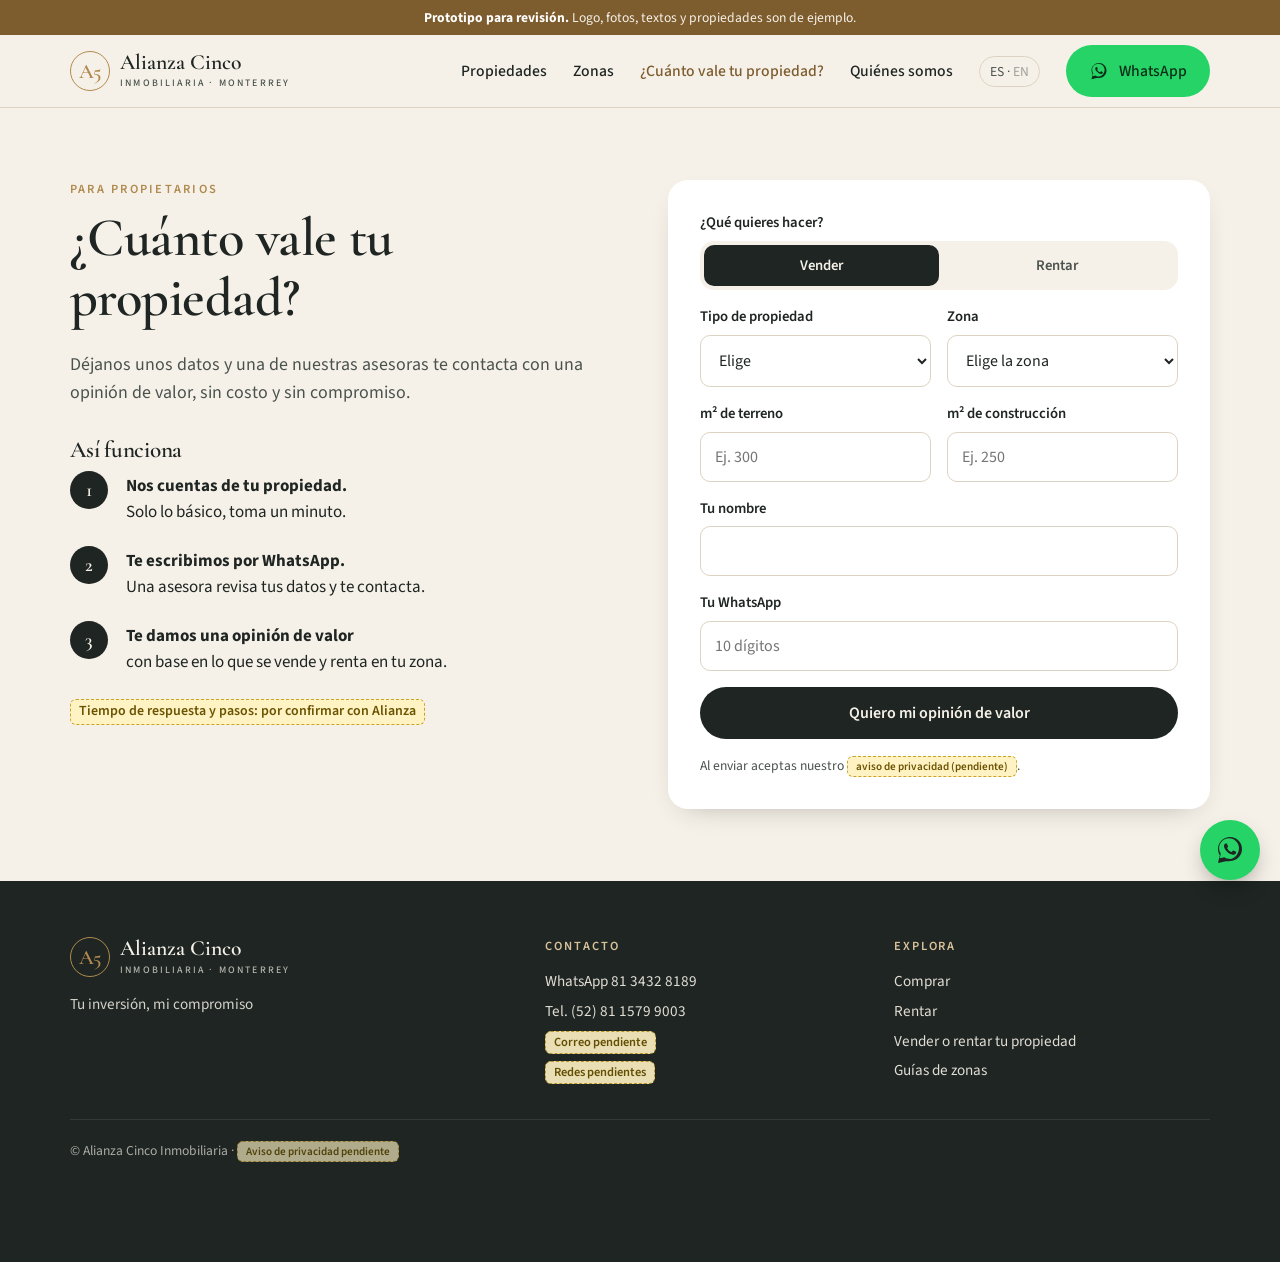
==== cuanto-vale.html @ a3d56cfe "Prototipo de la página de Alianza Cinco Versión previa para revisión: fotos, textos y propiedades so" ====
<!doctype html>
<html lang="es">
<head>
  <meta charset="utf-8">
  <meta name="viewport" content="width=device-width, initial-scale=1">
  <title>¿Cuánto vale tu propiedad? · Alianza Cinco (prototipo)</title>
  <meta name="robots" content="noindex">
  <link rel="preconnect" href="https://fonts.googleapis.com">
  <link rel="preconnect" href="https://fonts.gstatic.com" crossorigin>
  <link href="https://fonts.googleapis.com/css2?family=Cormorant+Garamond:ital,wght@0,500;0,600;1,500&family=Source+Sans+3:wght@400;500;600;700&display=swap" rel="stylesheet">
  <link rel="stylesheet" href="assets/styles.css">
</head>
<body data-pagina="cuanto-vale">
<main class="seccion">
  <div class="contenedor dos-columnas">
    <div>
      <span class="eyebrow">Para propietarios</span>
      <h1 style="font-size:clamp(2.3rem,5vw,3.4rem)">¿Cuánto vale tu propiedad?</h1>
      <p style="font-size:1.12rem;color:var(--tinta-2)">Déjanos unos datos y una de nuestras asesoras te contacta con una opinión de valor, sin costo y sin compromiso.</p>
      <h3 style="margin-top:32px">Así funciona</h3>
      <ol class="pasos">
        <li><strong>Nos cuentas de tu propiedad.</strong><br>Solo lo básico, toma un minuto.</li>
        <li><strong>Te escribimos por WhatsApp.</strong><br>Una asesora revisa tus datos y te contacta.</li>
        <li><strong>Te damos una opinión de valor</strong><br>con base en lo que se vende y renta en tu zona.</li>
      </ol>
      <p><span class="pendiente">Tiempo de respuesta y pasos: por confirmar con Alianza</span></p>
    </div>

    <div class="caja-blanca">
      <form class="formulario" id="form-valor">
        <div>
          <label>¿Qué quieres hacer?</label>
          <div class="pildoras" style="display:flex">
            <input type="radio" name="quiere" id="q-vender" value="vender" checked><label for="q-vender" style="flex:1;text-align:center;margin:0">Vender</label>
            <input type="radio" name="quiere" id="q-rentar" value="rentar"><label for="q-rentar" style="flex:1;text-align:center;margin:0">Rentar</label>
          </div>
        </div>
        <div class="doble">
          <div><label for="cv-tipo">Tipo de propiedad</label>
            <select id="cv-tipo" required><option value="">Elige</option><option>Casa</option><option>Departamento</option><option>Terreno</option><option>Quinta</option><option>Oficina o local</option></select></div>
          <div><label for="cv-zona">Zona</label><select id="cv-zona" required></select></div>
        </div>
        <div class="doble">
          <div><label for="cv-terreno">m² de terreno</label><input id="cv-terreno" inputmode="numeric" placeholder="Ej. 300"></div>
          <div><label for="cv-const">m² de construcción</label><input id="cv-const" inputmode="numeric" placeholder="Ej. 250"></div>
        </div>
        <div><label for="cv-nombre">Tu nombre</label><input id="cv-nombre" required autocomplete="name"></div>
        <div><label for="cv-wa">Tu WhatsApp</label><input id="cv-wa" required inputmode="tel" autocomplete="tel" placeholder="10 dígitos"></div>
        <button class="btn btn--tinta btn--bloque" type="submit">Quiero mi opinión de valor</button>
        <p style="font-size:.85rem;color:var(--tinta-2);margin:0">Al enviar aceptas nuestro <span class="pendiente">aviso de privacidad (pendiente)</span>.</p>
      </form>
      <div class="confirmacion" id="confirmacion">
        <h3>¡Gracias! Te escribimos pronto</h3>
        <p style="margin:0">En el prototipo no se envía nada. En la versión final estos datos llegan al sistema como
          propietario interesado y Alianza recibe el aviso al momento.</p>
      </div>
    </div>
  </div>
</main>
<script src="assets/data.js"></script>
<script src="assets/app.js"></script>
</body>
</html>
---- assets/styles.css ----
/* Prototipo Alianza Cinco — colores tomados de las presentaciones (por confirmar con la marca real) */
:root {
  --hueso: #F6F1E8;
  --hueso-2: #EDE5D6;
  --tinta: #1E2522;
  --tinta-2: #4A524E;
  --dorado: #B08A4E;
  --dorado-claro: #D9C29A;
  --cafe: #7D5C2E;
  --blanco: #FFFFFF;
  --linea: #DDD3C2;
  --wa: #25D366;
  --wa-osc: #128C4A;
  --radio: 14px;
  --sombra: 0 10px 30px -18px rgba(30, 37, 34, .45);
  --ancho: 1180px;
  --serif: "Cormorant Garamond", Georgia, serif;
  --sans: "Source Sans 3", system-ui, -apple-system, "Segoe UI", sans-serif;
}

* { box-sizing: border-box; }
html { scroll-behavior: smooth; }
body {
  margin: 0;
  background: var(--hueso);
  color: var(--tinta);
  font-family: var(--sans);
  font-size: 17px;
  line-height: 1.55;
  -webkit-font-smoothing: antialiased;
}
img { max-width: 100%; display: block; }
a { color: inherit; }
h1, h2, h3 { font-family: var(--serif); font-weight: 600; line-height: 1.1; margin: 0 0 .4em; letter-spacing: -.01em; }
h1 { font-size: clamp(2.4rem, 6vw, 4.2rem); }
h2 { font-size: clamp(1.9rem, 4vw, 2.7rem); }
h3 { font-size: 1.45rem; }
p { margin: 0 0 1em; }

.contenedor { width: 100%; max-width: var(--ancho); margin: 0 auto; padding: 0 20px; }
.seccion { padding: 72px 0; }
.seccion--clara { background: var(--blanco); }
.seccion--tinta { background: var(--tinta); color: var(--hueso); }
.eyebrow {
  font-size: .78rem; letter-spacing: .18em; text-transform: uppercase;
  color: var(--dorado); font-weight: 600; margin-bottom: .8em; display: block;
}
.encabezado-seccion { display: flex; justify-content: space-between; align-items: end; gap: 20px; margin-bottom: 32px; flex-wrap: wrap; }
.encabezado-seccion p { color: var(--tinta-2); max-width: 520px; margin: 0; }

/* Aviso de prototipo */
.aviso-prototipo {
  background: var(--cafe); color: var(--hueso); text-align: center;
  font-size: .85rem; padding: 7px 16px;
}
.aviso-prototipo strong { color: #fff; }

/* Pendiente: marca de dato que falta */
.pendiente {
  display: inline-block; background: #FFF3C4; color: #6B5300; border: 1px dashed #C9A227;
  border-radius: 6px; padding: 1px 8px; font-size: .82em; font-family: var(--sans); font-weight: 600;
}

/* Botones */
.btn {
  display: inline-flex; align-items: center; justify-content: center; gap: 10px;
  padding: 14px 22px; border-radius: 999px; border: 1px solid transparent;
  font: 600 1rem var(--sans); text-decoration: none; cursor: pointer;
  transition: transform .15s ease, background .15s ease;
}
.btn:hover { transform: translateY(-1px); }
.btn--tinta { background: var(--tinta); color: var(--hueso); }
.btn--dorado { background: var(--dorado); color: #fff; }
.btn--borde { border-color: var(--tinta); color: var(--tinta); background: transparent; }
.btn--borde-claro { border-color: var(--hueso); color: var(--hueso); background: transparent; }
.btn--wa { background: var(--wa); color: #0B2E19; }
.btn--wa:hover { background: #2fe072; }
.btn--bloque { width: 100%; }
.btn svg { width: 20px; height: 20px; flex: none; }

/* Encabezado */
.cabecera {
  position: sticky; top: 0; z-index: 1000;
  background: rgba(246, 241, 232, .94); backdrop-filter: blur(8px);
  border-bottom: 1px solid var(--linea);
}
.cabecera .contenedor { display: flex; align-items: center; justify-content: space-between; height: 72px; gap: 16px; }
.logo { display: flex; align-items: center; gap: 10px; text-decoration: none; }
.logo-marca {
  width: 40px; height: 40px; border-radius: 50%; border: 1.5px solid var(--dorado);
  display: grid; place-items: center; font: 600 1.3rem var(--serif); color: var(--dorado);
}
.logo-texto { font: 600 1.35rem var(--serif); line-height: 1; }
.logo-texto small { display: block; font: 500 .62rem var(--sans); letter-spacing: .22em; text-transform: uppercase; color: var(--tinta-2); margin-top: 3px; }
.menu { display: flex; gap: 26px; align-items: center; }
.menu a { text-decoration: none; font-weight: 500; font-size: .98rem; }
.menu a:hover, .menu a[aria-current="page"] { color: var(--cafe); }
.idioma { font-size: .85rem; border: 1px solid var(--linea); border-radius: 999px; padding: 4px 10px; color: var(--tinta-2); }
.boton-menu { display: none; background: none; border: 0; padding: 8px; cursor: pointer; }
.boton-menu span { display: block; width: 24px; height: 2px; background: var(--tinta); margin: 5px 0; }

@media (max-width: 900px) {
  .boton-menu { display: block; }
  .menu {
    position: fixed; inset: 72px 0 auto 0; background: var(--hueso); flex-direction: column; align-items: stretch;
    gap: 0; padding: 8px 20px 20px; border-bottom: 1px solid var(--linea); display: none;
  }
  .menu.abierto { display: flex; }
  .menu a { padding: 14px 0; border-bottom: 1px solid var(--linea); font-size: 1.1rem; }
  .menu .btn { margin-top: 14px; }
  .menu .idioma { align-self: start; margin-top: 14px; }
}

/* Portada */
.hero { position: relative; color: var(--hueso); background: var(--tinta); overflow: hidden; }
.hero-fondo { position: absolute; inset: 0; }
.hero-fondo svg { width: 100%; height: 100%; }
.hero .contenedor { position: relative; padding-top: 96px; padding-bottom: 64px; }
.hero h1 { max-width: 760px; }
.hero h1 em { font-style: italic; color: var(--dorado-claro); }
.hero-sub { font-size: 1.15rem; max-width: 560px; opacity: .9; margin-bottom: 36px; }
.foto-pendiente-tag {
  position: absolute; right: 16px; bottom: 14px; font-size: .75rem; opacity: .75;
  border: 1px dashed currentColor; border-radius: 6px; padding: 3px 8px;
}

.buscador {
  background: var(--blanco); color: var(--tinta); border-radius: 20px; padding: 10px;
  display: grid; grid-template-columns: auto 1fr 1fr 1fr auto; gap: 6px; box-shadow: var(--sombra); max-width: 980px;
}
.buscador .campo { padding: 8px 14px; border-right: 1px solid var(--linea); display: flex; flex-direction: column; }
.buscador .campo:nth-last-child(2) { border-right: 0; }
.buscador label { font-size: .72rem; text-transform: uppercase; letter-spacing: .12em; color: var(--tinta-2); font-weight: 600; }
.buscador select { border: 0; background: transparent; font: 500 1.02rem var(--sans); color: var(--tinta); padding: 4px 0; outline: none; width: 100%; }
.pildoras { display: flex; background: var(--hueso); border-radius: 14px; padding: 4px; align-self: center; }
.pildoras input { position: absolute; opacity: 0; pointer-events: none; }
.pildoras label {
  padding: 10px 16px; border-radius: 10px; cursor: pointer; font: 600 .95rem var(--sans);
  text-transform: none; letter-spacing: 0; color: var(--tinta-2);
}
.pildoras input:checked + label { background: var(--tinta); color: var(--hueso); }
.buscador .btn { border-radius: 14px; }

@media (max-width: 900px) {
  .buscador { grid-template-columns: 1fr 1fr; padding: 12px; }
  .buscador .pildoras { grid-column: 1 / -1; }
  .pildoras label { flex: 1; text-align: center; }
  .buscador .campo { border-right: 0; border-bottom: 1px solid var(--linea); }
  .buscador .campo:nth-child(4) { grid-column: 1 / -1; }
  .buscador .btn { grid-column: 1 / -1; margin-top: 6px; }
  .hero .contenedor { padding-top: 56px; }
}

/* Tarjetas de propiedad */
.rejilla { display: grid; grid-template-columns: repeat(auto-fill, minmax(300px, 1fr)); gap: 26px; }
.tarjeta {
  background: var(--blanco); border-radius: var(--radio); overflow: hidden; text-decoration: none;
  box-shadow: var(--sombra); display: flex; flex-direction: column; transition: transform .2s ease;
}
.tarjeta:hover { transform: translateY(-3px); }
.tarjeta-foto { position: relative; aspect-ratio: 4 / 3; }
.tarjeta-foto .etiqueta {
  position: absolute; top: 12px; left: 12px; background: var(--hueso); color: var(--tinta);
  font-size: .75rem; font-weight: 700; padding: 4px 10px; border-radius: 999px; letter-spacing: .04em; text-transform: uppercase;
}
.tarjeta-cuerpo { padding: 18px 20px 20px; display: flex; flex-direction: column; gap: 6px; flex: 1; }
.tarjeta-precio { font: 600 1.6rem var(--serif); }
.tarjeta-precio small { font: 500 .85rem var(--sans); color: var(--tinta-2); }
.tarjeta-titulo { font-weight: 600; }
.tarjeta-zona { color: var(--tinta-2); font-size: .95rem; }
.tarjeta-datos { display: flex; gap: 14px; flex-wrap: wrap; color: var(--tinta-2); font-size: .9rem; margin-top: auto; padding-top: 12px; border-top: 1px solid var(--linea); }
.tarjeta-clave { font-size: .78rem; color: var(--dorado); font-weight: 700; letter-spacing: .06em; }

/* Imagen de relleno (sustituye fotos reales) */
.foto-relleno {
  width: 100%; height: 100%; display: grid; place-items: center; position: relative; overflow: hidden;
  color: rgba(255, 255, 255, .85);
}
.foto-relleno svg.silueta { position: absolute; inset: auto 0 0 0; width: 100%; height: 55%; }
.foto-relleno .leyenda {
  position: absolute; bottom: 10px; left: 10px; font-size: .7rem; letter-spacing: .06em;
  background: rgba(0, 0, 0, .28); padding: 2px 8px; border-radius: 6px;
}
.tono-1 { background: linear-gradient(160deg, #C9B18A, #7D5C2E); }
.tono-2 { background: linear-gradient(160deg, #A9B4A6, #3E4B44); }
.tono-3 { background: linear-gradient(160deg, #D8C7AE, #9C7A4C); }
.tono-4 { background: linear-gradient(160deg, #8FA0A8, #2F3C42); }
.tono-5 { background: linear-gradient(160deg, #CBB79B, #5F5A48); }
.tono-6 { background: linear-gradient(160deg, #B7A58C, #4B3B27); }

/* Zonas */
.zonas { display: grid; grid-template-columns: repeat(auto-fill, minmax(240px, 1fr)); gap: 18px; }
.zona-tarjeta {
  position: relative; aspect-ratio: 4 / 5; border-radius: var(--radio); overflow: hidden; text-decoration: none; color: #fff;
  display: flex; align-items: end;
}
.zona-tarjeta .foto-relleno { position: absolute; inset: 0; }
.zona-tarjeta::after { content: ""; position: absolute; inset: 0; background: linear-gradient(transparent 40%, rgba(20, 25, 23, .78)); }
.zona-tarjeta div.texto { position: relative; z-index: 1; padding: 20px; }
.zona-tarjeta h3 { margin: 0; font-size: 1.7rem; }
.zona-tarjeta span { font-size: .9rem; opacity: .9; }

/* Bloque vender */
.vender { display: grid; grid-template-columns: 1.1fr 1fr; gap: 48px; align-items: center; }
.vender ul { list-style: none; padding: 0; margin: 0 0 28px; }
.vender li { padding: 10px 0 10px 34px; position: relative; border-bottom: 1px solid rgba(246, 241, 232, .15); }
.vender li::before { content: "✓"; position: absolute; left: 0; color: var(--dorado-claro); font-weight: 700; }
.vender-tarjeta { background: var(--hueso); color: var(--tinta); border-radius: 20px; padding: 32px; }
@media (max-width: 900px) { .vender { grid-template-columns: 1fr; gap: 32px; } }

/* Equipo */
.equipo { display: grid; grid-template-columns: repeat(auto-fit, minmax(260px, 1fr)); gap: 28px; }
.asesora { display: flex; gap: 20px; align-items: center; background: var(--hueso); border-radius: var(--radio); padding: 20px; }
.asesora-foto {
  width: 104px; height: 104px; border-radius: 50%; flex: none; display: grid; place-items: center;
  background: var(--hueso-2); border: 2px dashed var(--dorado); color: var(--cafe); font-size: .72rem; text-align: center; line-height: 1.2;
}
.asesora h3 { margin-bottom: 2px; }
.asesora p { margin: 0; color: var(--tinta-2); font-size: .95rem; }

/* Reseñas */
.resenas { display: grid; grid-template-columns: repeat(auto-fit, minmax(260px, 1fr)); gap: 20px; }
.resena { border: 1px dashed var(--dorado); border-radius: var(--radio); padding: 24px; color: var(--tinta-2); }
.resena .estrellas { color: var(--dorado); letter-spacing: 3px; margin-bottom: 8px; }

/* Pie */
.pie { background: var(--tinta); color: var(--hueso); padding: 56px 0 100px; font-size: .95rem; }
.pie .contenedor { display: grid; grid-template-columns: 1.4fr 1fr 1fr; gap: 32px; }
.pie h4 { font: 600 .78rem var(--sans); letter-spacing: .16em; text-transform: uppercase; color: var(--dorado-claro); margin: 0 0 12px; }
.pie a { text-decoration: none; display: block; padding: 3px 0; opacity: .9; }
.pie .logo-texto small { color: rgba(246, 241, 232, .7); }
.pie-legal { grid-column: 1 / -1; border-top: 1px solid rgba(246, 241, 232, .15); padding-top: 20px; opacity: .65; font-size: .85rem; }
@media (max-width: 760px) { .pie .contenedor { grid-template-columns: 1fr; } }

/* WhatsApp flotante */
.wa-flotante {
  position: fixed; right: 20px; bottom: 20px; z-index: 1001; width: 60px; height: 60px; border-radius: 50%;
  background: var(--wa); display: grid; place-items: center; box-shadow: 0 10px 24px -8px rgba(0, 0, 0, .45);
}
.wa-flotante svg { width: 32px; height: 32px; fill: #fff; }

/* Listado */
.pagina-titulo { padding: 48px 0 24px; }
.listado { display: grid; grid-template-columns: 280px 1fr; gap: 32px; padding-bottom: 72px; }
.filtros { background: var(--blanco); border-radius: var(--radio); padding: 22px; align-self: start; position: sticky; top: 92px; z-index: 5; box-shadow: var(--sombra); }
.filtros h3 { font-size: 1.3rem; }
.filtros label { display: block; font-size: .78rem; letter-spacing: .1em; text-transform: uppercase; font-weight: 600; color: var(--tinta-2); margin: 16px 0 6px; }
.filtros select { width: 100%; padding: 10px 12px; border-radius: 10px; border: 1px solid var(--linea); background: var(--hueso); font: 500 1rem var(--sans); color: var(--tinta); }
.filtros .pildoras { display: flex; }
.filtros .pildoras label { margin: 0; flex: 1; text-align: center; font-size: .95rem; letter-spacing: 0; text-transform: none; }
.barra-listado { display: flex; justify-content: space-between; align-items: center; margin-bottom: 18px; gap: 12px; flex-wrap: wrap; }
.vista { display: flex; background: var(--blanco); border-radius: 999px; padding: 4px; }
.vista button { border: 0; background: none; padding: 8px 16px; border-radius: 999px; font: 600 .9rem var(--sans); cursor: pointer; color: var(--tinta-2); }
.vista button.activo { background: var(--tinta); color: var(--hueso); }
#mapa-listado { height: 560px; border-radius: var(--radio); overflow: hidden; display: none; }
.vacio { background: var(--blanco); border-radius: var(--radio); padding: 40px; text-align: center; color: var(--tinta-2); }
.boton-filtros { display: none; }
@media (max-width: 900px) {
  .listado { grid-template-columns: 1fr; }
  .filtros { position: static; display: none; }
  .filtros.abierto { display: block; }
  .boton-filtros { display: inline-flex; }
}

/* Ficha */
.migas { font-size: .9rem; color: var(--tinta-2); padding: 20px 0; }
.migas a { text-decoration: none; }
.ficha { display: grid; grid-template-columns: 1fr 380px; gap: 40px; padding-bottom: 72px; }
.galeria { position: relative; border-radius: var(--radio); overflow: hidden; aspect-ratio: 16 / 10; background: var(--tinta); }
.galeria-pista { display: flex; height: 100%; overflow-x: auto; scroll-snap-type: x mandatory; scrollbar-width: none; }
.galeria-pista::-webkit-scrollbar { display: none; }
.galeria-pista > div { flex: 0 0 100%; scroll-snap-align: start; height: 100%; }
.galeria-flecha {
  position: absolute; top: 50%; transform: translateY(-50%); width: 44px; height: 44px; border-radius: 50%; border: 0;
  background: rgba(255, 255, 255, .92); cursor: pointer; font-size: 1.4rem; display: grid; place-items: center;
}
.galeria-flecha.izq { left: 14px; } .galeria-flecha.der { right: 14px; }
.galeria-contador { position: absolute; right: 14px; bottom: 14px; background: rgba(0, 0, 0, .55); color: #fff; padding: 4px 12px; border-radius: 999px; font-size: .85rem; }
.miniaturas { display: flex; gap: 8px; margin-top: 10px; overflow-x: auto; }
.miniaturas button { flex: 0 0 84px; height: 62px; border-radius: 8px; overflow: hidden; border: 2px solid transparent; padding: 0; cursor: pointer; }
.miniaturas button.activa { border-color: var(--tinta); }
.ficha h1 { font-size: clamp(2rem, 4vw, 2.8rem); margin-top: 24px; }
.ficha-zona { color: var(--tinta-2); margin-bottom: 20px; }
.datos-clave { display: grid; grid-template-columns: repeat(auto-fill, minmax(130px, 1fr)); gap: 10px; margin: 24px 0 32px; }
.datos-clave div { background: var(--blanco); padding: 16px; border-radius: 12px; border: 1px solid var(--linea); }
.datos-clave span { display: block; font-size: .78rem; text-transform: uppercase; letter-spacing: .1em; color: var(--tinta-2); }
.datos-clave strong { font: 600 1.5rem var(--serif); }
.amenidades { display: flex; flex-wrap: wrap; gap: 8px; list-style: none; padding: 0; }
.amenidades li { background: var(--blanco); border: 1px solid var(--linea); border-radius: 999px; padding: 6px 14px; font-size: .92rem; }
#mapa-ficha { height: 320px; border-radius: var(--radio); overflow: hidden; margin-bottom: 8px; }
.nota-mapa { font-size: .9rem; color: var(--tinta-2); }
.panel-contacto { position: sticky; top: 92px; align-self: start; background: var(--blanco); border-radius: 20px; padding: 26px; box-shadow: var(--sombra); display: flex; flex-direction: column; gap: 12px; }
.panel-contacto .etiqueta-op { align-self: start; background: var(--tinta); color: var(--hueso); font-size: .78rem; font-weight: 700; text-transform: uppercase; letter-spacing: .08em; padding: 4px 12px; border-radius: 999px; }
.panel-precio { font: 600 2.3rem var(--serif); line-height: 1; }
.panel-precio small { font: 500 .95rem var(--sans); color: var(--tinta-2); }
.panel-clave { color: var(--tinta-2); font-size: .9rem; margin-bottom: 6px; }
.panel-asesora { display: flex; gap: 12px; align-items: center; border-top: 1px solid var(--linea); padding-top: 16px; margin-top: 6px; }
.panel-asesora .asesora-foto { width: 56px; height: 56px; font-size: .55rem; }
.panel-asesora small { color: var(--tinta-2); display: block; }
.compartir { text-align: center; font-size: .92rem; color: var(--tinta-2); border-top: 1px solid var(--linea); padding-top: 14px; }
.compartir a { color: var(--wa-osc); font-weight: 600; }
.bloque-ficha { margin-bottom: 36px; }
.bloque-ficha h2 { font-size: 1.8rem; }
.panel-movil { display: none; }
@media (max-width: 960px) {
  .ficha { grid-template-columns: 1fr; gap: 0; }
  .galeria { margin: 0 -20px; border-radius: 0; aspect-ratio: 4 / 3; }
  .miniaturas { display: none; }
  .ficha-columna-panel { grid-row: auto !important; }
  .panel-contacto { position: static; box-shadow: none; padding: 20px 0 0; background: transparent; }
  .ficha h1 { margin-top: 12px; }
  /* barra fija abajo en celular */
  .panel-movil {
    display: flex; gap: 10px; position: fixed; left: 0; right: 0; bottom: 0; z-index: 1001;
    background: var(--blanco); padding: 10px 16px calc(10px + env(safe-area-inset-bottom)); box-shadow: 0 -6px 20px -12px rgba(0, 0, 0, .35);
  }
  .panel-movil .btn { flex: 1; padding: 12px 10px; font-size: .95rem; }
  body.con-panel .wa-flotante { display: none; }
}

/* Formularios */
.formulario { display: grid; gap: 16px; }
.formulario .doble { display: grid; grid-template-columns: 1fr 1fr; gap: 16px; }
.formulario label { display: block; font-weight: 600; font-size: .92rem; margin-bottom: 6px; }
.formulario input, .formulario select, .formulario textarea {
  width: 100%; padding: 13px 14px; border-radius: 10px; border: 1px solid var(--linea); background: var(--blanco);
  font: 400 1rem var(--sans); color: var(--tinta);
}
.formulario input:focus, .formulario select:focus, .formulario textarea:focus { outline: 2px solid var(--dorado); border-color: transparent; }
@media (max-width: 600px) { .formulario .doble { grid-template-columns: 1fr; } }
.confirmacion { display: none; background: #E8F3EA; border: 1px solid #9CCBA6; border-radius: var(--radio); padding: 22px; }

.dos-columnas { display: grid; grid-template-columns: 1fr 1fr; gap: 56px; align-items: start; }
@media (max-width: 900px) { .dos-columnas { grid-template-columns: 1fr; gap: 32px; } }
.pasos { counter-reset: paso; list-style: none; padding: 0; margin: 0; }
.pasos li { counter-increment: paso; padding: 0 0 22px 56px; position: relative; }
.pasos li::before {
  content: counter(paso); position: absolute; left: 0; top: -2px; width: 38px; height: 38px; border-radius: 50%;
  background: var(--tinta); color: var(--hueso); display: grid; place-items: center; font: 600 1.2rem var(--serif);
}
.caja-blanca { background: var(--blanco); border-radius: 20px; padding: 32px; box-shadow: var(--sombra); }
@media (max-width: 600px) { .caja-blanca { padding: 22px; } .seccion { padding: 52px 0; } }

.zona-hero { position: relative; color: #fff; min-height: 340px; display: flex; align-items: end; }
.zona-hero .foto-relleno { position: absolute; inset: 0; }
.zona-hero::after { content: ""; position: absolute; inset: 0; background: linear-gradient(transparent 20%, rgba(20, 25, 23, .8)); }
.zona-hero .contenedor { position: relative; z-index: 1; padding-bottom: 40px; padding-top: 80px; }
.texto-pendiente { border-left: 3px solid var(--dorado); padding: 4px 0 4px 18px; color: var(--tinta-2); }

/* Etiquetas del mapa simplificado */
.leaflet-tooltip.etiqueta-zona { background: transparent; border: 0; box-shadow: none; font: 600 .78rem var(--sans); color: var(--cafe); }
.leaflet-tooltip.etiqueta-zona::before { display: none; }
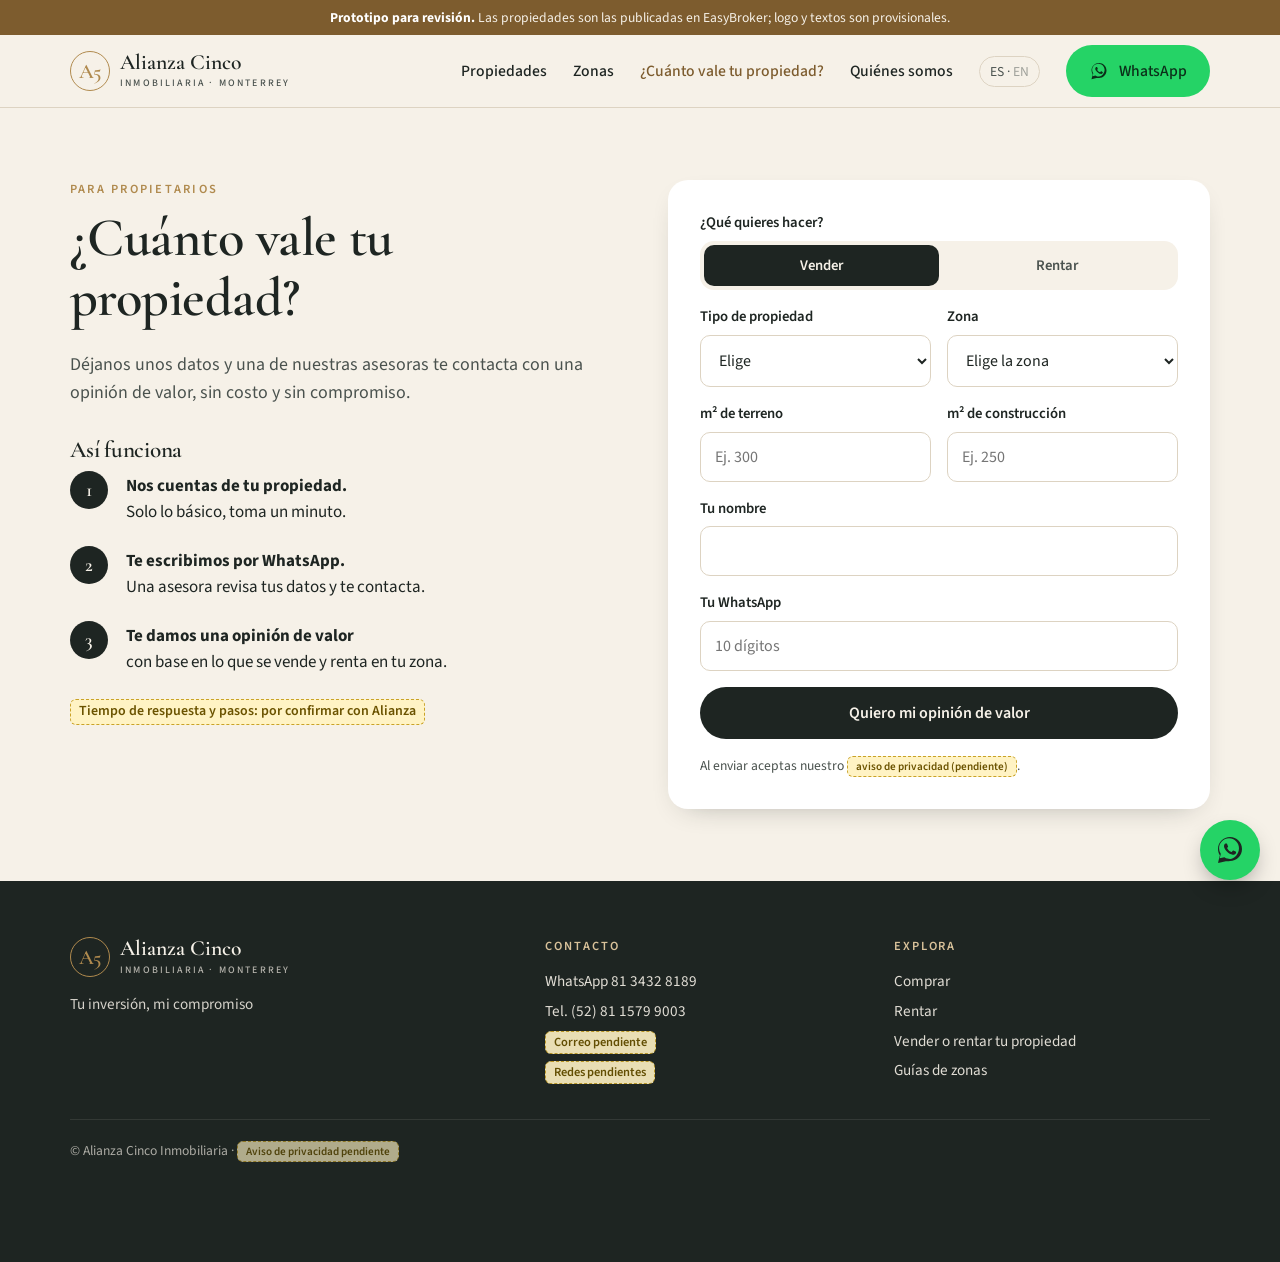
==== commit 73c52c56: "Prototipo con las propiedades publicadas en EasyBroker Fotos, precios y datos reales de las 77 propi" ====
--- a/cuanto-vale.html
+++ b/cuanto-vale.html
@@ -8,7 +8,7 @@
   <link rel="preconnect" href="https://fonts.googleapis.com">
   <link rel="preconnect" href="https://fonts.gstatic.com" crossorigin>
   <link href="https://fonts.googleapis.com/css2?family=Cormorant+Garamond:ital,wght@0,500;0,600;1,500&family=Source+Sans+3:wght@400;500;600;700&display=swap" rel="stylesheet">
-  <link rel="stylesheet" href="assets/styles.css">
+  <link rel="stylesheet" href="assets/styles.css?v=3">
 </head>
 <body data-pagina="cuanto-vale">
 <main class="seccion">
@@ -57,7 +57,7 @@
     </div>
   </div>
 </main>
-<script src="assets/data.js"></script>
-<script src="assets/app.js"></script>
+<script src="assets/data.js?v=3"></script>
+<script src="assets/app.js?v=3"></script>
 </body>
 </html>
--- a/assets/styles.css
+++ b/assets/styles.css
@@ -38,7 +38,7 @@
 p { margin: 0 0 1em; }
 
 .contenedor { width: 100%; max-width: var(--ancho); margin: 0 auto; padding: 0 20px; }
-.seccion { padding: 72px 0; }
+.seccion { padding-block: 72px; }
 .seccion--clara { background: var(--blanco); }
 .seccion--tinta { background: var(--tinta); color: var(--hueso); }
 .eyebrow {
@@ -80,7 +80,7 @@
 
 /* Encabezado */
 .cabecera {
-  position: sticky; top: 0; z-index: 1000;
+  position: sticky; top: 0; z-index: 1100;
   background: rgba(246, 241, 232, .94); backdrop-filter: blur(8px);
   border-bottom: 1px solid var(--linea);
 }
@@ -234,13 +234,13 @@
 
 /* WhatsApp flotante */
 .wa-flotante {
-  position: fixed; right: 20px; bottom: 20px; z-index: 1001; width: 60px; height: 60px; border-radius: 50%;
+  position: fixed; right: 20px; bottom: 20px; z-index: 1101; width: 60px; height: 60px; border-radius: 50%;
   background: var(--wa); display: grid; place-items: center; box-shadow: 0 10px 24px -8px rgba(0, 0, 0, .45);
 }
 .wa-flotante svg { width: 32px; height: 32px; fill: #fff; }
 
 /* Listado */
-.pagina-titulo { padding: 48px 0 24px; }
+.pagina-titulo { padding-block: 48px 24px; }
 .listado { display: grid; grid-template-columns: 280px 1fr; gap: 32px; padding-bottom: 72px; }
 .filtros { background: var(--blanco); border-radius: var(--radio); padding: 22px; align-self: start; position: sticky; top: 92px; z-index: 5; box-shadow: var(--sombra); }
 .filtros h3 { font-size: 1.3rem; }
@@ -265,7 +265,7 @@
 /* Ficha */
 .migas { font-size: .9rem; color: var(--tinta-2); padding: 20px 0; }
 .migas a { text-decoration: none; }
-.ficha { display: grid; grid-template-columns: 1fr 380px; gap: 40px; padding-bottom: 72px; }
+.ficha { display: grid; grid-template-columns: minmax(0, 1fr) 380px; gap: 40px; padding-bottom: 72px; }
 .galeria { position: relative; border-radius: var(--radio); overflow: hidden; aspect-ratio: 16 / 10; background: var(--tinta); }
 .galeria-pista { display: flex; height: 100%; overflow-x: auto; scroll-snap-type: x mandatory; scrollbar-width: none; }
 .galeria-pista::-webkit-scrollbar { display: none; }
@@ -311,7 +311,7 @@
   .ficha h1 { margin-top: 12px; }
   /* barra fija abajo en celular */
   .panel-movil {
-    display: flex; gap: 10px; position: fixed; left: 0; right: 0; bottom: 0; z-index: 1001;
+    display: flex; gap: 10px; position: fixed; left: 0; right: 0; bottom: 0; z-index: 1101;
     background: var(--blanco); padding: 10px 16px calc(10px + env(safe-area-inset-bottom)); box-shadow: 0 -6px 20px -12px rgba(0, 0, 0, .35);
   }
   .panel-movil .btn { flex: 1; padding: 12px 10px; font-size: .95rem; }
@@ -339,14 +339,33 @@
   background: var(--tinta); color: var(--hueso); display: grid; place-items: center; font: 600 1.2rem var(--serif);
 }
 .caja-blanca { background: var(--blanco); border-radius: 20px; padding: 32px; box-shadow: var(--sombra); }
-@media (max-width: 600px) { .caja-blanca { padding: 22px; } .seccion { padding: 52px 0; } }
+@media (max-width: 600px) { .caja-blanca { padding: 22px; } .seccion { padding-block: 52px; } .zona-tarjeta { aspect-ratio: 4 / 3; } }
 
 .zona-hero { position: relative; color: #fff; min-height: 340px; display: flex; align-items: end; }
 .zona-hero .foto-relleno { position: absolute; inset: 0; }
-.zona-hero::after { content: ""; position: absolute; inset: 0; background: linear-gradient(transparent 20%, rgba(20, 25, 23, .8)); }
+.zona-hero::after { content: ""; position: absolute; inset: 0; background: linear-gradient(rgba(20, 25, 23, .35), rgba(20, 25, 23, .85)); }
 .zona-hero .contenedor { position: relative; z-index: 1; padding-bottom: 40px; padding-top: 80px; }
 .texto-pendiente { border-left: 3px solid var(--dorado); padding: 4px 0 4px 18px; color: var(--tinta-2); }
 
 /* Etiquetas del mapa simplificado */
 .leaflet-tooltip.etiqueta-zona { background: transparent; border: 0; box-shadow: none; font: 600 .78rem var(--sans); color: var(--cafe); }
 .leaflet-tooltip.etiqueta-zona::before { display: none; }
+
+/* Fotos reales de EasyBroker */
+.tarjeta-foto { background: var(--hueso-2); overflow: hidden; }
+.tarjeta-foto img, .zona-tarjeta img, .miniaturas img { width: 100%; height: 100%; object-fit: cover; }
+.tarjeta:hover .tarjeta-foto img { transform: scale(1.03); }
+.tarjeta-foto img { transition: transform .4s ease; }
+.num-fotos { position: absolute; right: 12px; bottom: 12px; background: rgba(0,0,0,.55); color: #fff; font-size: .75rem; padding: 3px 9px; border-radius: 999px; }
+.zona-tarjeta img { position: absolute; inset: 0; }
+.galeria-pista img { width: 100%; height: 100%; object-fit: contain; }
+.hero-foto, .zona-hero-foto { position: absolute; inset: 0; width: 100%; height: 100%; object-fit: cover; }
+.hero-fondo::after { content: ""; position: absolute; inset: 0; background: linear-gradient(100deg, rgba(20,25,23,.88) 0%, rgba(20,25,23,.6) 55%, rgba(20,25,23,.35) 100%); }
+.hero-fondo svg { display: none; }
+.foto-pendiente-tag { z-index: 1; }
+.zona-hero { background: var(--tinta); }
+.descripcion { white-space: pre-line; color: var(--tinta-2); }
+.panel-asesora .asesora-foto { border-style: solid; font: 600 1.1rem var(--serif); }
+
+.ficha > * { min-width: 0; }
+.galeria-pista > div { background: #111 center / contain no-repeat; }
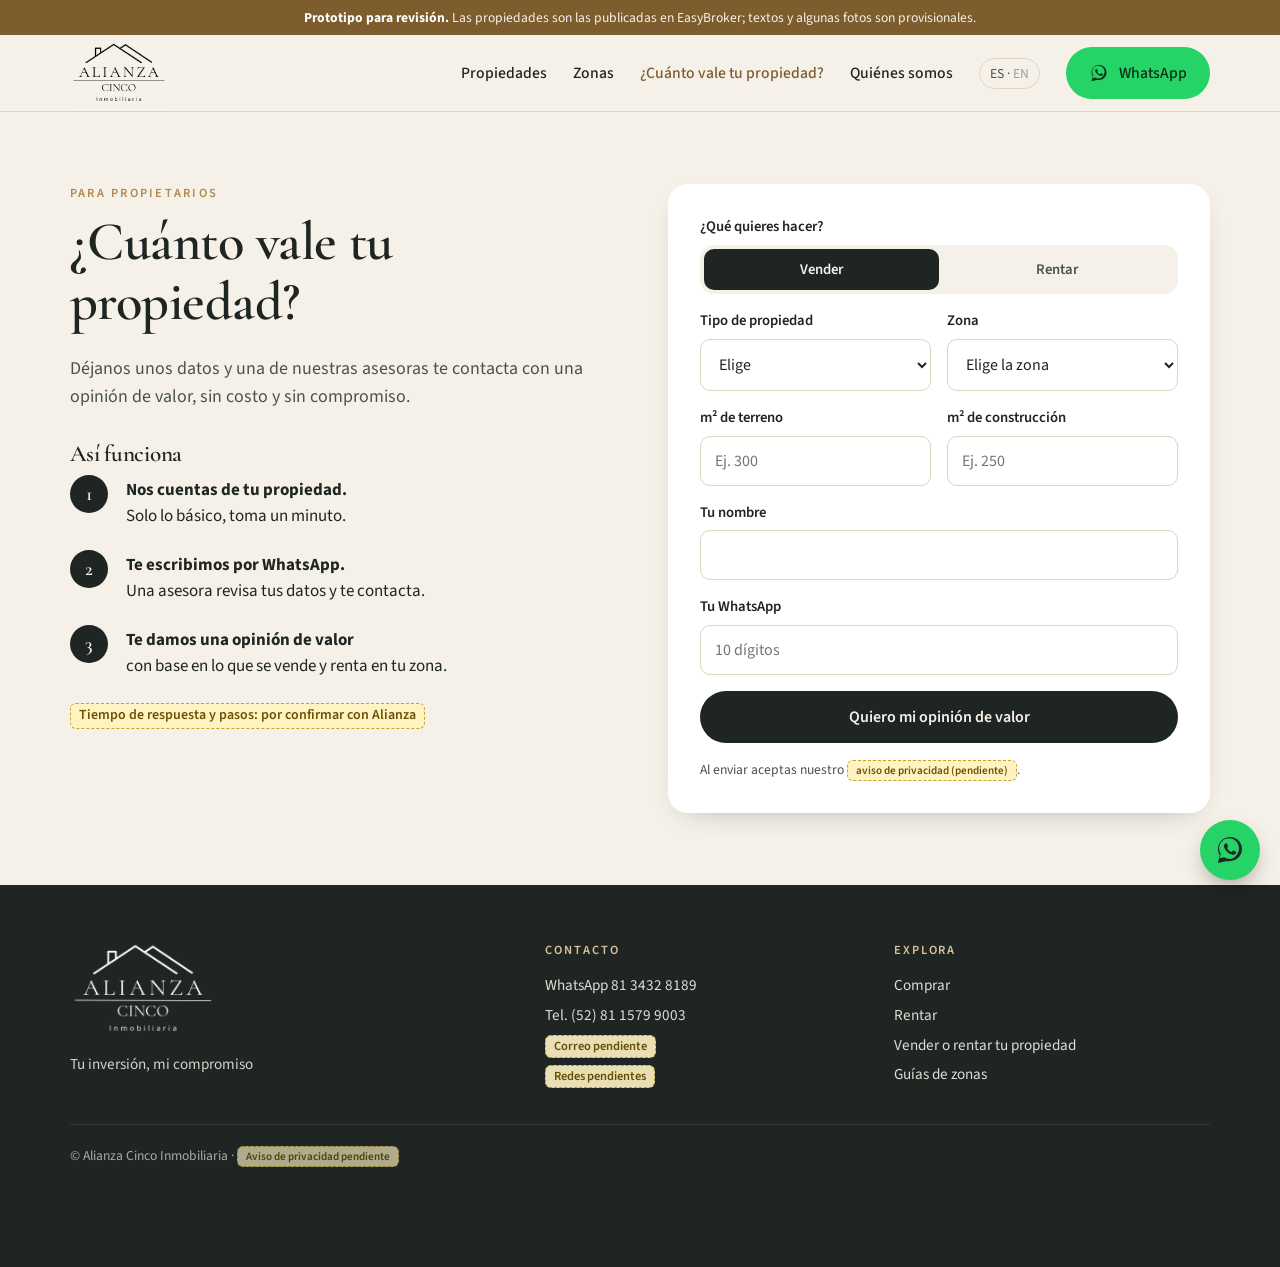
==== commit a4aa13a7: "Logo de Alianza Cinco Co-Authored-By: Claude Opus 5.5 <noreply@anthropic.com>" ====
--- a/cuanto-vale.html
+++ b/cuanto-vale.html
@@ -5,10 +5,11 @@
   <meta name="viewport" content="width=device-width, initial-scale=1">
   <title>¿Cuánto vale tu propiedad? · Alianza Cinco (prototipo)</title>
   <meta name="robots" content="noindex">
+  <link rel="icon" href="assets/logo.jpg">
   <link rel="preconnect" href="https://fonts.googleapis.com">
   <link rel="preconnect" href="https://fonts.gstatic.com" crossorigin>
   <link href="https://fonts.googleapis.com/css2?family=Cormorant+Garamond:ital,wght@0,500;0,600;1,500&family=Source+Sans+3:wght@400;500;600;700&display=swap" rel="stylesheet">
-  <link rel="stylesheet" href="assets/styles.css?v=3">
+  <link rel="stylesheet" href="assets/styles.css?v=4">
 </head>
 <body data-pagina="cuanto-vale">
 <main class="seccion">
@@ -57,7 +58,7 @@
     </div>
   </div>
 </main>
-<script src="assets/data.js?v=3"></script>
-<script src="assets/app.js?v=3"></script>
+<script src="assets/data.js?v=4"></script>
+<script src="assets/app.js?v=4"></script>
 </body>
 </html>
--- a/assets/styles.css
+++ b/assets/styles.css
@@ -369,3 +369,11 @@
 
 .ficha > * { min-width: 0; }
 .galeria-pista > div { background: #111 center / contain no-repeat; }
+
+/* Logo real (JPG blanco sobre negro): se "recorta" el fondo con modos de mezcla */
+.logo-img { display: block; height: 64px; width: auto; }
+.logo-img--oscuro { filter: invert(1); mix-blend-mode: multiply; }   /* sobre fondo claro: logo oscuro */
+.logo-img--claro { mix-blend-mode: screen; height: 96px; }             /* sobre fondo oscuro: logo blanco */
+.cabecera .contenedor { height: 76px; }
+@media (max-width: 900px) { .menu { inset: 76px 0 auto 0; } .logo-img { height: 52px; } }
+.panel-asesora .asesora-foto { overflow: hidden; background: var(--blanco); }
